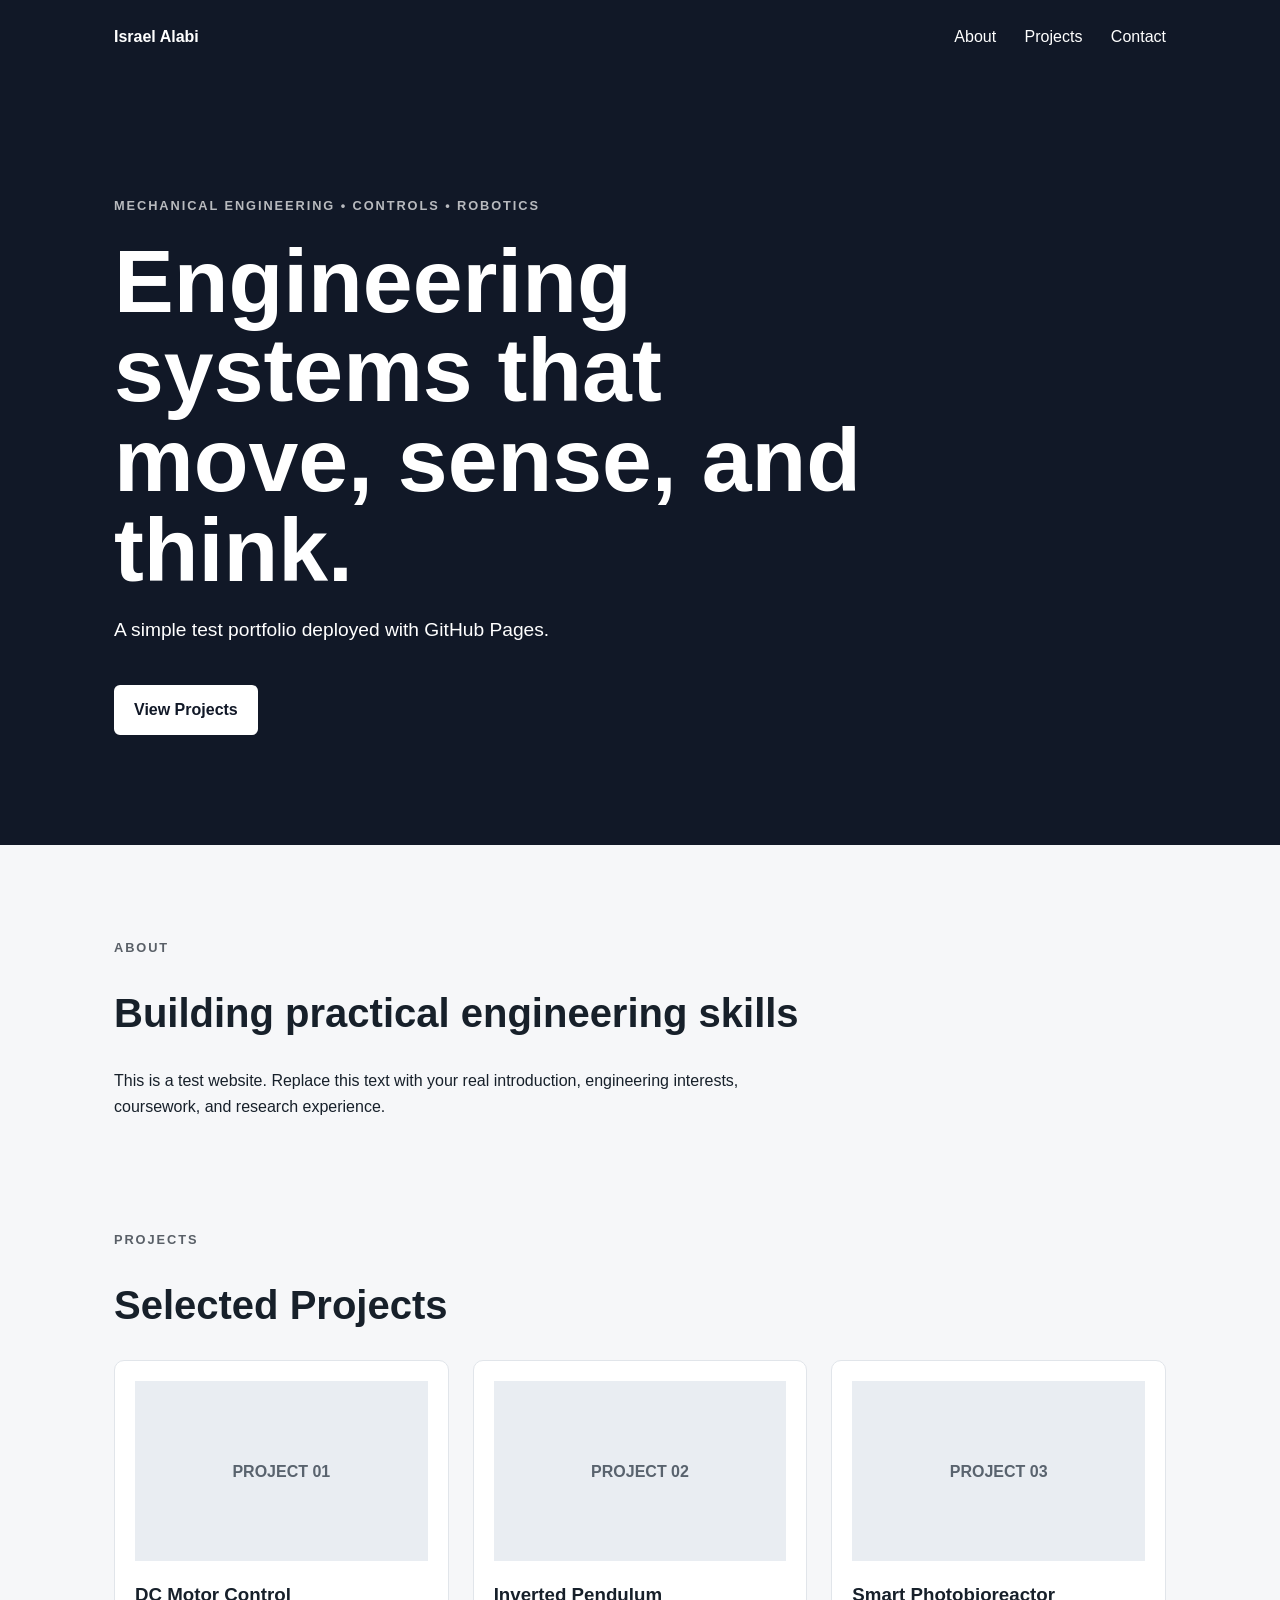
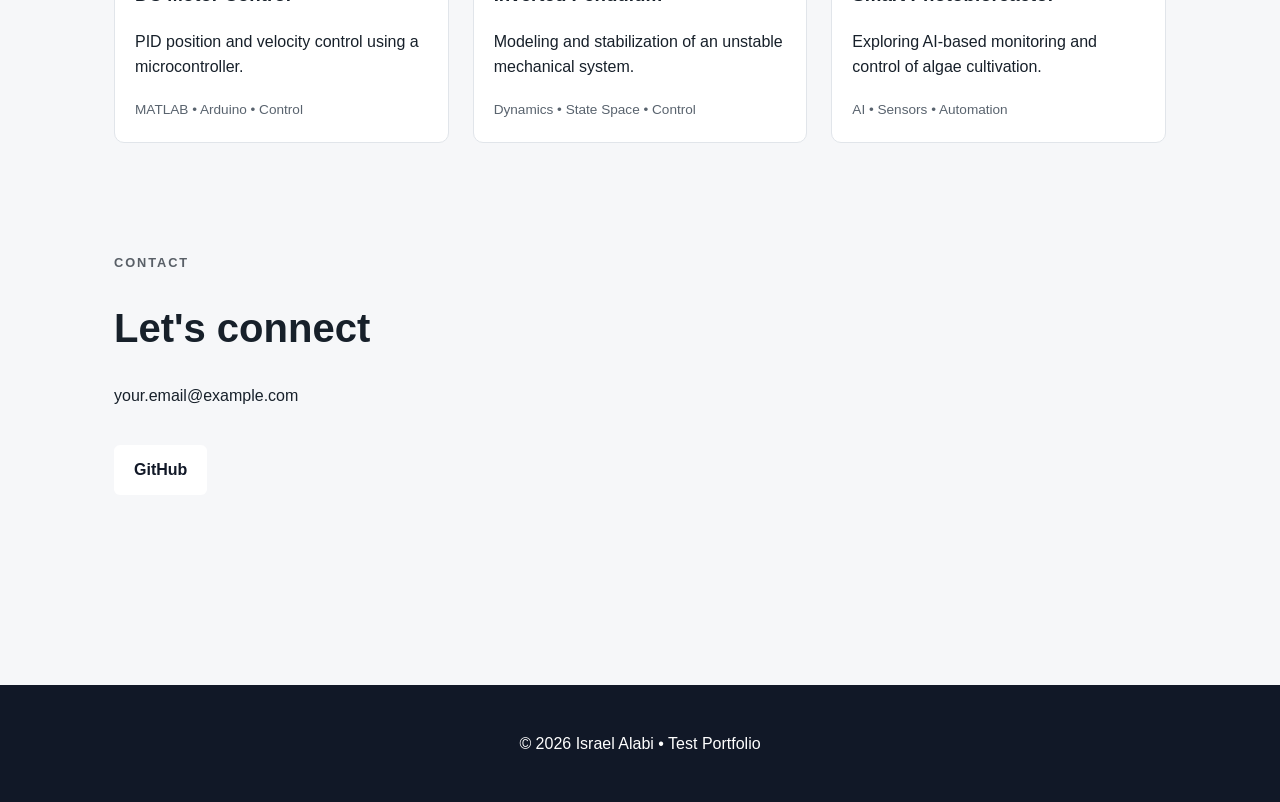
==== index.html @ 067f9289 "Move website file to repository root" ====
<!DOCTYPE html>
<html lang="en">
<head>
  <meta charset="UTF-8">
  <meta name="viewport" content="width=device-width, initial-scale=1.0">
  <title>Test Engineering Portfolio</title>
  <link rel="stylesheet" href="css/style.css">
</head>
<body>
  <header class="hero">
    <nav>
      <strong>Israel Alabi</strong>
      <div>
        <a href="#about">About</a>
        <a href="#projects">Projects</a>
        <a href="#contact">Contact</a>
      </div>
    </nav>

    <div class="hero-content">
      <p class="eyebrow">MECHANICAL ENGINEERING • CONTROLS • ROBOTICS</p>
      <h1>Engineering systems that move, sense, and think.</h1>
      <p class="intro">
        A simple test portfolio deployed with GitHub Pages.
      </p>
      <a class="button" href="#projects">View Projects</a>
    </div>
  </header>

  <main>
    <section id="about">
      <p class="eyebrow">ABOUT</p>
      <h2>Building practical engineering skills</h2>
      <p>
        This is a test website. Replace this text with your real introduction,
        engineering interests, coursework, and research experience.
      </p>
    </section>

    <section id="projects">
      <p class="eyebrow">PROJECTS</p>
      <h2>Selected Projects</h2>

      <div class="projects">
        <article class="card">
          <div class="placeholder">PROJECT 01</div>
          <h3>DC Motor Control</h3>
          <p>PID position and velocity control using a microcontroller.</p>
          <span>MATLAB • Arduino • Control</span>
        </article>

        <article class="card">
          <div class="placeholder">PROJECT 02</div>
          <h3>Inverted Pendulum</h3>
          <p>Modeling and stabilization of an unstable mechanical system.</p>
          <span>Dynamics • State Space • Control</span>
        </article>

        <article class="card">
          <div class="placeholder">PROJECT 03</div>
          <h3>Smart Photobioreactor</h3>
          <p>Exploring AI-based monitoring and control of algae cultivation.</p>
          <span>AI • Sensors • Automation</span>
        </article>
      </div>
    </section>

    <section id="contact">
      <p class="eyebrow">CONTACT</p>
      <h2>Let's connect</h2>
      <p>your.email@example.com</p>
      <a class="button" href="https://github.com/" target="_blank">GitHub</a>
    </section>
  </main>

  <footer>
    <p>© 2026 Israel Alabi • Test Portfolio</p>
  </footer>

  <script src="js/script.js"></script>
</body>
</html>
---- css/style.css ----
* {
  box-sizing: border-box;
}

html {
  scroll-behavior: smooth;
}

body {
  margin: 0;
  font-family: Arial, Helvetica, sans-serif;
  line-height: 1.6;
  color: #17202a;
  background: #f6f7f9;
}

.hero {
  min-height: 75vh;
  background: #111827;
  color: white;
}

nav {
  max-width: 1100px;
  margin: auto;
  padding: 24px;
  display: flex;
  justify-content: space-between;
  align-items: center;
}

nav a {
  color: white;
  text-decoration: none;
  margin-left: 24px;
}

.hero-content,
main {
  max-width: 1100px;
  margin: auto;
}

.hero-content {
  padding: 110px 24px;
}

.eyebrow {
  font-size: 0.8rem;
  font-weight: bold;
  letter-spacing: 0.15em;
  opacity: 0.7;
}

h1 {
  max-width: 800px;
  font-size: clamp(3rem, 7vw, 6rem);
  line-height: 1;
  margin: 20px 0;
}

h2 {
  font-size: 2.5rem;
  line-height: 1.1;
}

.intro {
  max-width: 600px;
  font-size: 1.2rem;
}

.button {
  display: inline-block;
  margin-top: 20px;
  padding: 12px 20px;
  background: white;
  color: #111827;
  text-decoration: none;
  font-weight: bold;
  border-radius: 6px;
}

main {
  padding: 80px 24px;
}

section {
  margin-bottom: 110px;
}

section > p:not(.eyebrow) {
  max-width: 700px;
}

.projects {
  display: grid;
  grid-template-columns: repeat(3, 1fr);
  gap: 24px;
}

.card {
  background: white;
  padding: 20px;
  border: 1px solid #e1e5ea;
  border-radius: 10px;
}

.placeholder {
  height: 180px;
  display: grid;
  place-items: center;
  background: #e9edf2;
  color: #59636e;
  font-weight: bold;
}

.card span {
  font-size: 0.85rem;
  color: #59636e;
}

footer {
  padding: 30px 24px;
  text-align: center;
  background: #111827;
  color: white;
}

@media (max-width: 750px) {
  nav {
    align-items: flex-start;
    gap: 15px;
  }

  nav div {
    display: none;
  }

  .projects {
    grid-template-columns: 1fr;
  }
}
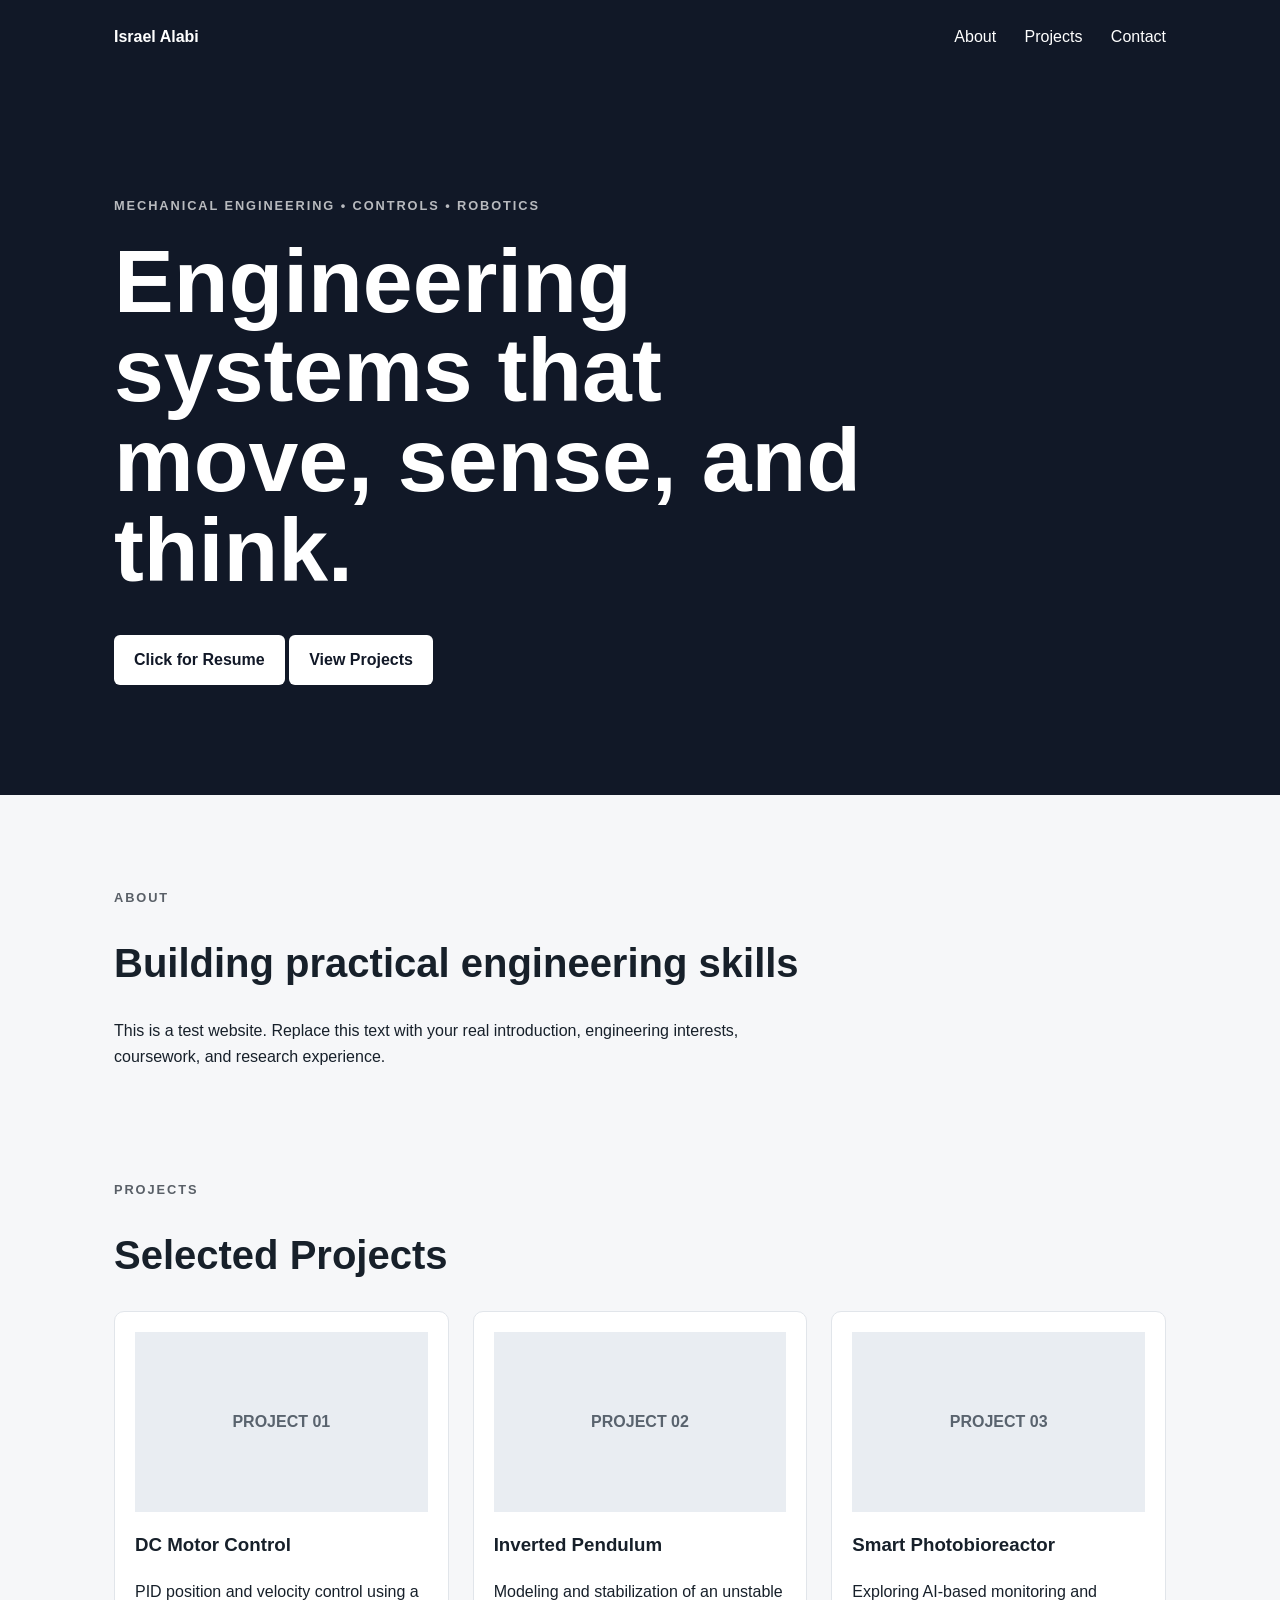
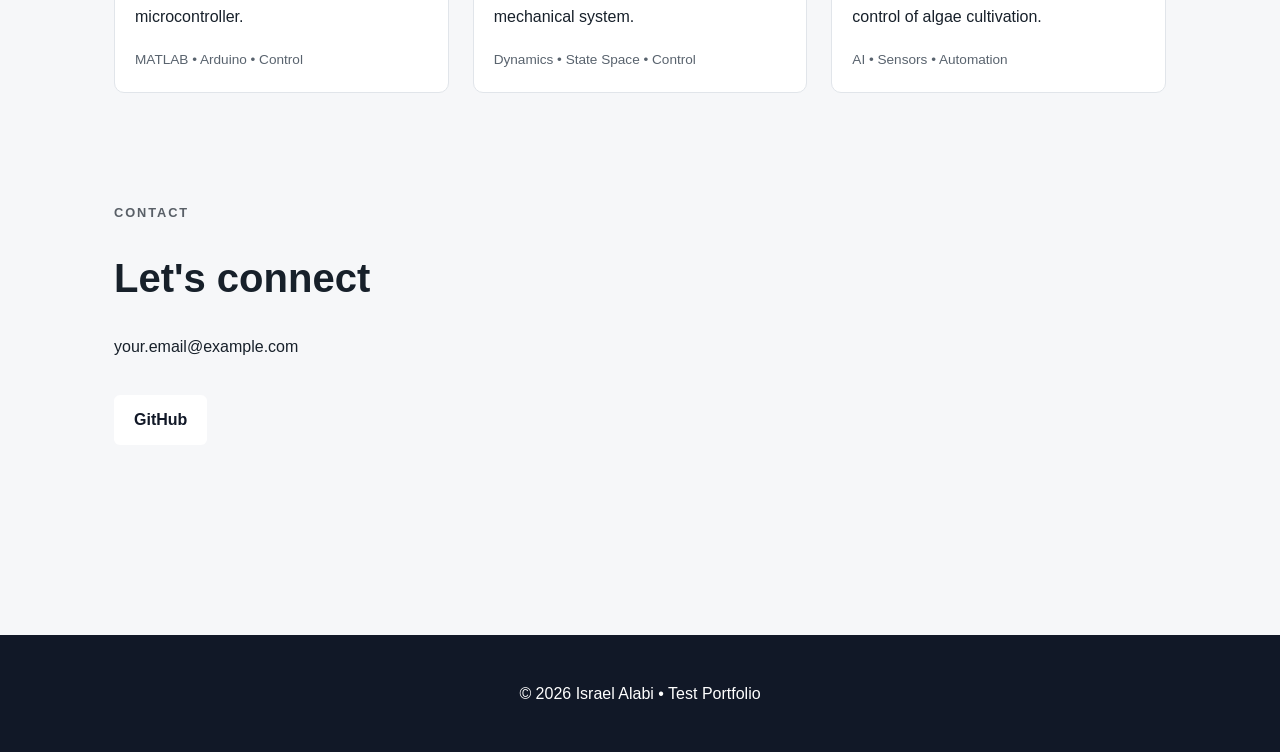
==== commit d51cbc7b: "updated resume buttton" ====
--- a/index.html
+++ b/index.html
@@ -20,9 +20,7 @@
     <div class="hero-content">
       <p class="eyebrow">MECHANICAL ENGINEERING • CONTROLS • ROBOTICS</p>
       <h1>Engineering systems that move, sense, and think.</h1>
-      <p class="intro">
-        A simple test portfolio deployed with GitHub Pages.
-      </p>
+      <a class="button" href="downloadables/Israel Resume_latest.pdf">Click for Resume</a>
       <a class="button" href="#projects">View Projects</a>
     </div>
   </header>
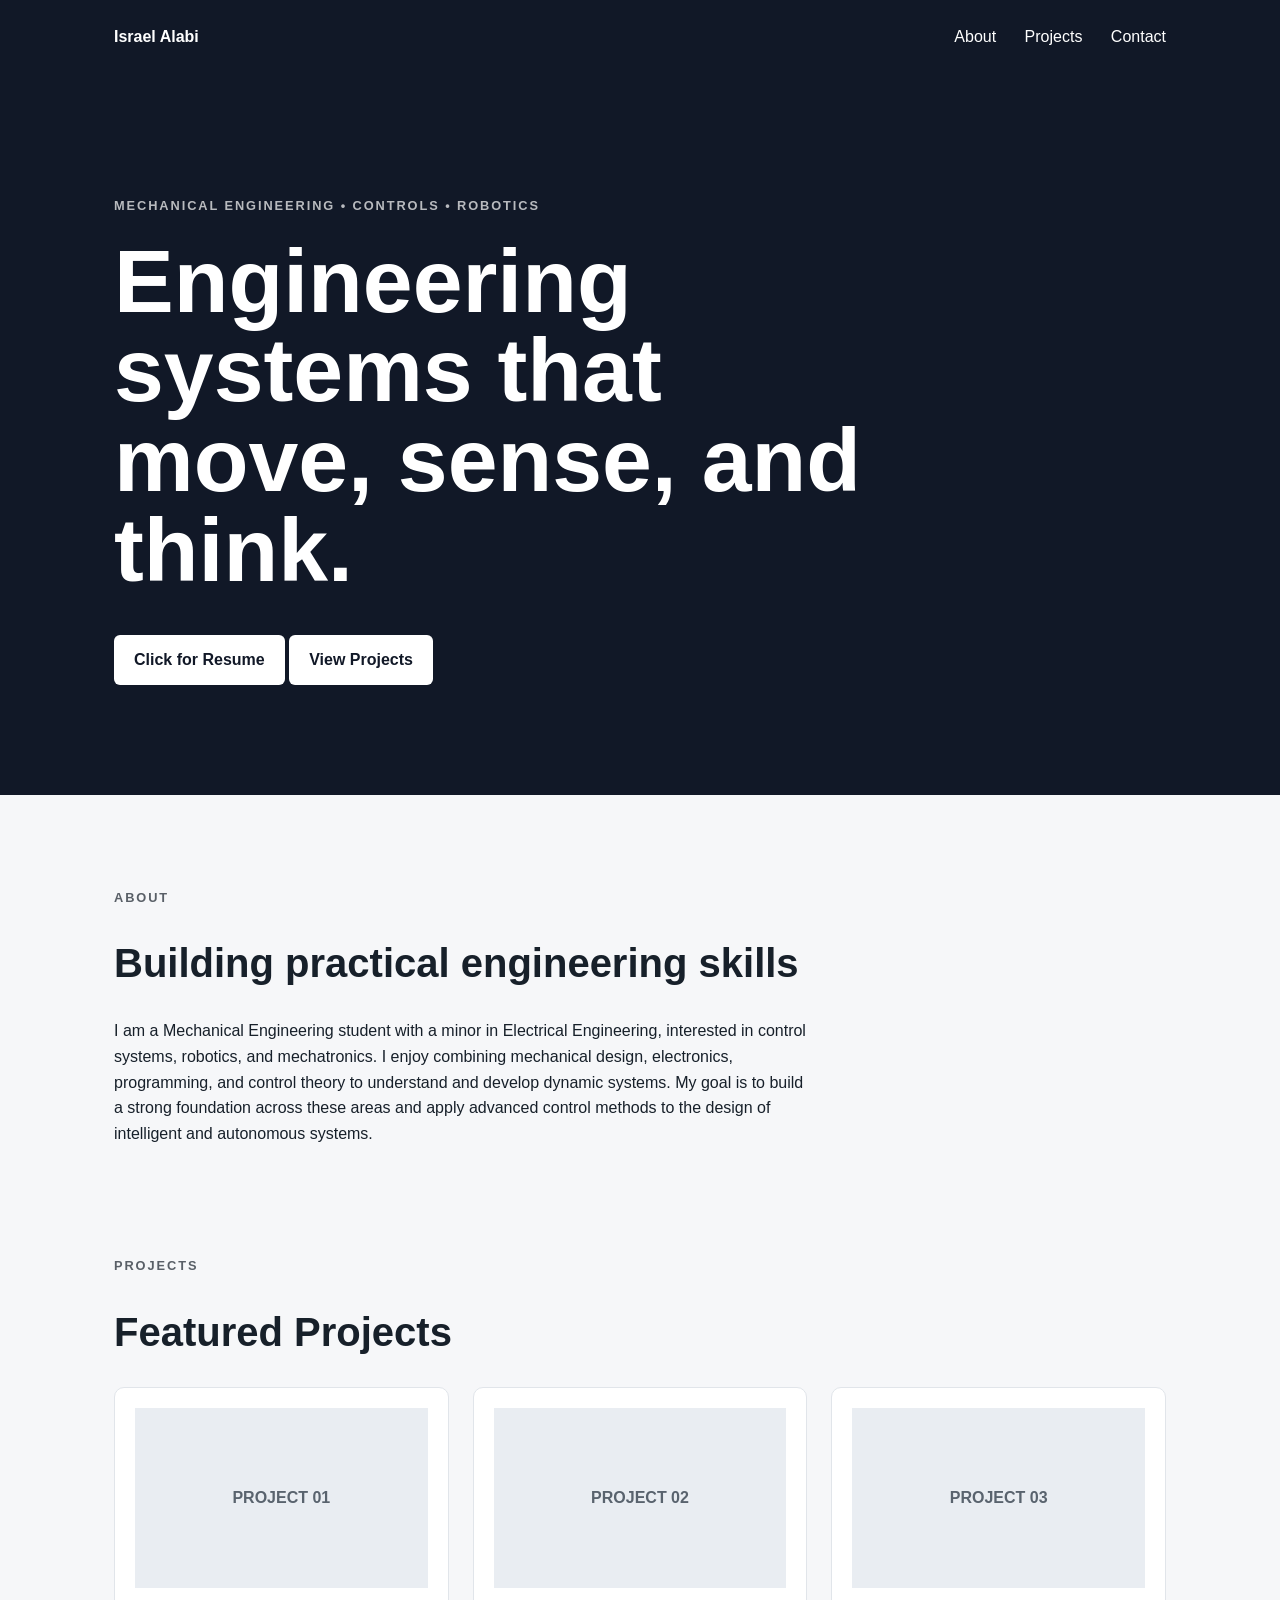
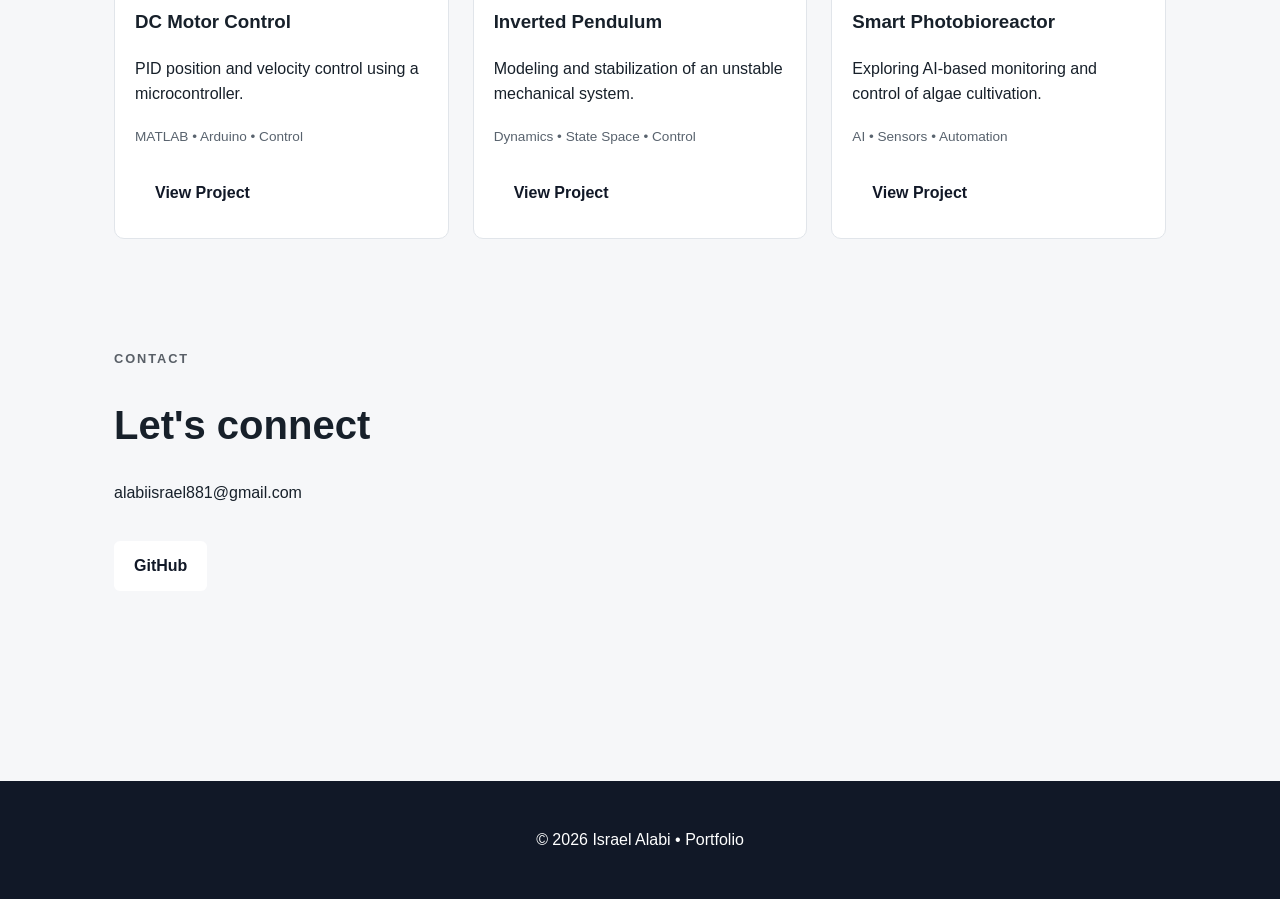
==== commit 4dce8b25: "added raw project webpages" ====
--- a/index.html
+++ b/index.html
@@ -30,14 +30,15 @@
       <p class="eyebrow">ABOUT</p>
       <h2>Building practical engineering skills</h2>
       <p>
-        This is a test website. Replace this text with your real introduction,
-        engineering interests, coursework, and research experience.
+        I am a Mechanical Engineering student with a minor in Electrical Engineering, interested in control systems, robotics, and mechatronics.
+        I enjoy combining mechanical design, electronics, programming, and control theory to understand and develop dynamic systems.
+        My goal is to build a strong foundation across these areas and apply advanced control methods to the design of intelligent and autonomous systems.
       </p>
     </section>
 
     <section id="projects">
       <p class="eyebrow">PROJECTS</p>
-      <h2>Selected Projects</h2>
+      <h2>Featured Projects</h2>
 
       <div class="projects">
         <article class="card">
@@ -45,6 +46,7 @@
           <h3>DC Motor Control</h3>
           <p>PID position and velocity control using a microcontroller.</p>
           <span>MATLAB • Arduino • Control</span>
+          <a class="button" href="project_website/Motor_control.html">View Project</a>
         </article>
 
         <article class="card">
@@ -52,6 +54,7 @@
           <h3>Inverted Pendulum</h3>
           <p>Modeling and stabilization of an unstable mechanical system.</p>
           <span>Dynamics • State Space • Control</span>
+          <a class="button" href="project_website/Inverted_pendulum_poject.html">View Project</a>
         </article>
 
         <article class="card">
@@ -59,6 +62,7 @@
           <h3>Smart Photobioreactor</h3>
           <p>Exploring AI-based monitoring and control of algae cultivation.</p>
           <span>AI • Sensors • Automation</span>
+          <a class="button" href="project_website/gear_design_projects.html">View Project</a>
         </article>
       </div>
     </section>
@@ -66,13 +70,13 @@
     <section id="contact">
       <p class="eyebrow">CONTACT</p>
       <h2>Let's connect</h2>
-      <p>your.email@example.com</p>
+      <p>alabiisrael881@gmail.com</p>
       <a class="button" href="https://github.com/" target="_blank">GitHub</a>
     </section>
   </main>
 
   <footer>
-    <p>© 2026 Israel Alabi • Test Portfolio</p>
+    <p>© 2026 Israel Alabi • Portfolio</p>
   </footer>
 
   <script src="js/script.js"></script>
--- a/css/style.css
+++ b/css/style.css
@@ -140,3 +140,113 @@
     grid-template-columns: 1fr;
   }
 }
+
+/* ==============================
+   PROJECT PAGES
+============================== */
+
+.project-page {
+    max-width: 950px;
+    margin: auto;
+}
+
+.project-nav {
+    background: #111827;
+    color: white;
+}
+
+.project-nav a {
+    color: white;
+}
+
+.project-hero {
+    padding: 100px 0 70px;
+}
+
+.project-hero h1 {
+    font-size: clamp(3rem, 7vw, 5.5rem);
+    margin-bottom: 20px;
+}
+
+.project-summary {
+    max-width: 700px;
+    font-size: 1.25rem;
+}
+
+.project-info,
+.spec-grid,
+.results-grid {
+    display: grid;
+    grid-template-columns: repeat(4, 1fr);
+    gap: 25px;
+    margin: 40px 0;
+}
+
+.project-info p,
+.spec-grid p,
+.results-grid p {
+    margin-top: 5px;
+}
+
+.project-main-image,
+.project-image {
+    width: 100%;
+    height: auto;
+    margin: 40px 0 10px;
+}
+
+.project-section {
+    margin: 120px 0;
+}
+
+.project-section h2 {
+    font-size: 2.5rem;
+}
+
+.section-number {
+    font-size: 0.8rem;
+    font-weight: bold;
+    letter-spacing: 0.15em;
+    opacity: 0.5;
+}
+
+.image-caption {
+    font-size: 0.85rem;
+    opacity: 0.7;
+}
+
+.equation {
+    margin: 40px 0;
+    padding: 30px;
+    background: #e9edf2;
+    text-align: center;
+    font-size: 1.5rem;
+}
+
+.code-block {
+    padding: 25px;
+    overflow-x: auto;
+    background: #111827;
+    color: white;
+    border-radius: 8px;
+}
+
+.secondary-button {
+    margin-left: 10px;
+    background: #e9edf2;
+}
+
+.back-link {
+    display: inline-block;
+    margin-bottom: 80px;
+}
+
+@media (max-width: 750px) {
+
+    .project-info,
+    .spec-grid,
+    .results-grid {
+        grid-template-columns: 1fr 1fr;
+    }
+
+}
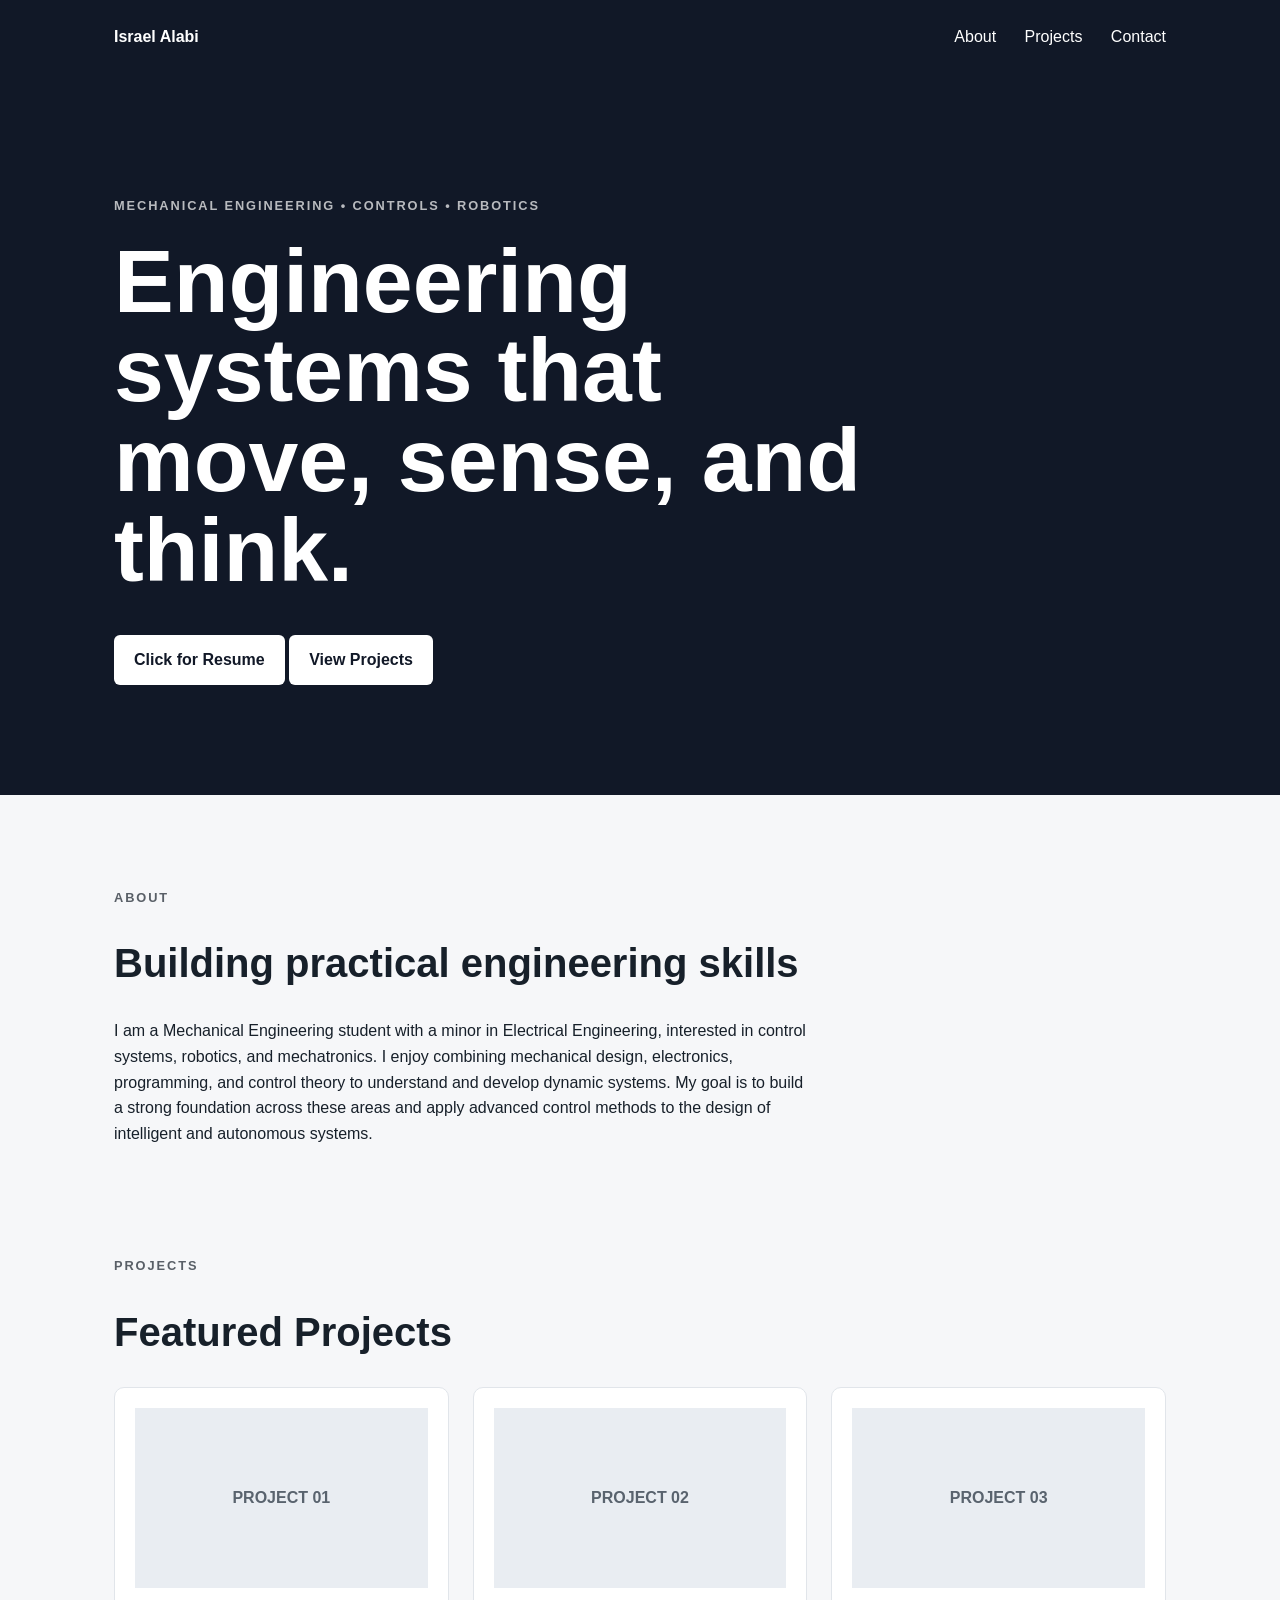
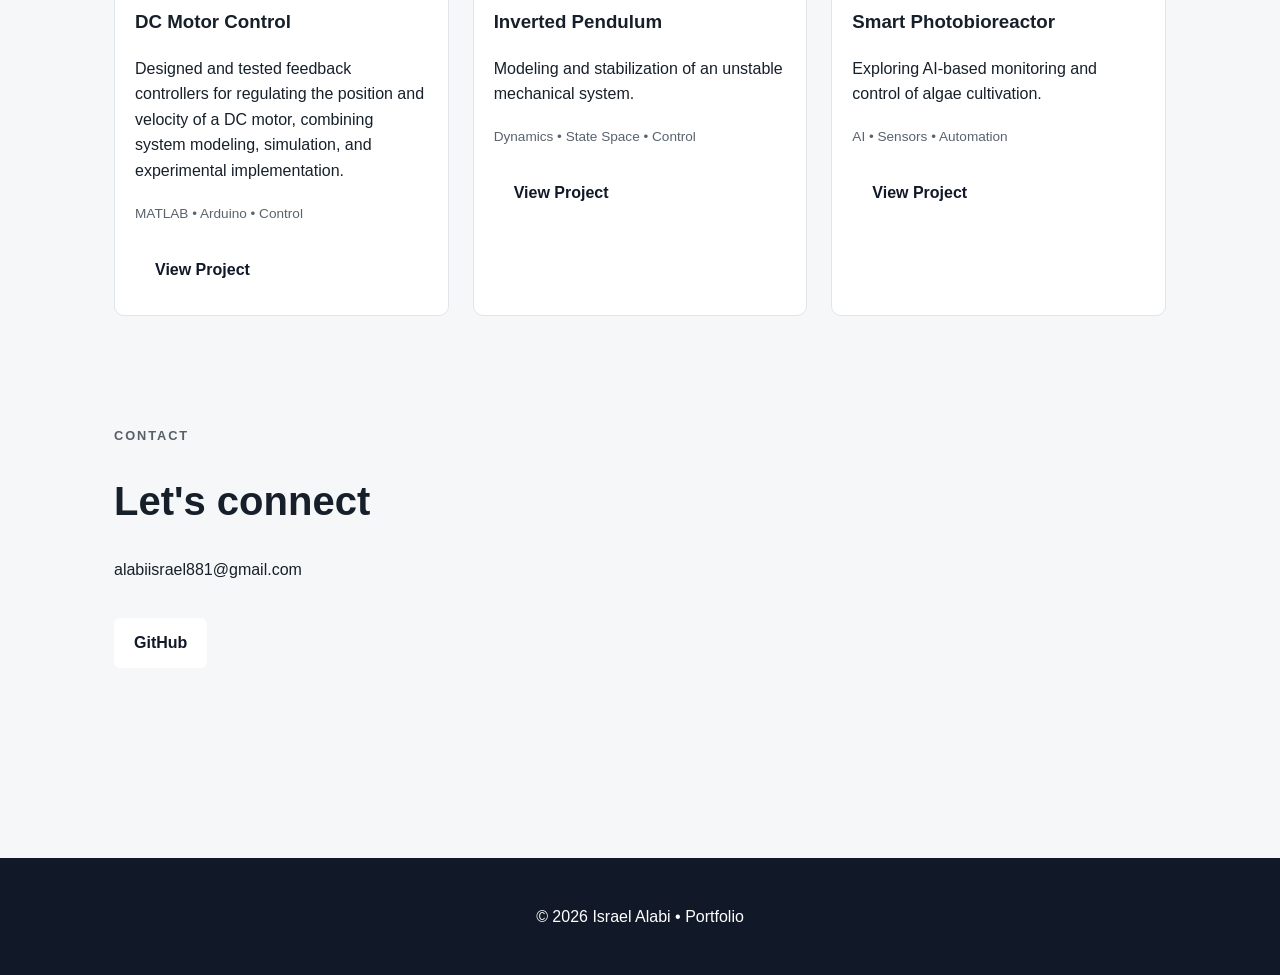
==== commit 12de78fd: "velocity part of motor control done" ====
--- a/index.html
+++ b/index.html
@@ -44,7 +44,7 @@
         <article class="card">
           <div class="placeholder">PROJECT 01</div>
           <h3>DC Motor Control</h3>
-          <p>PID position and velocity control using a microcontroller.</p>
+          <p>Designed and tested feedback controllers for regulating the position and velocity of a DC motor, combining system modeling, simulation, and experimental implementation.</p>
           <span>MATLAB • Arduino • Control</span>
           <a class="button" href="project_website/Motor_control.html">View Project</a>
         </article>
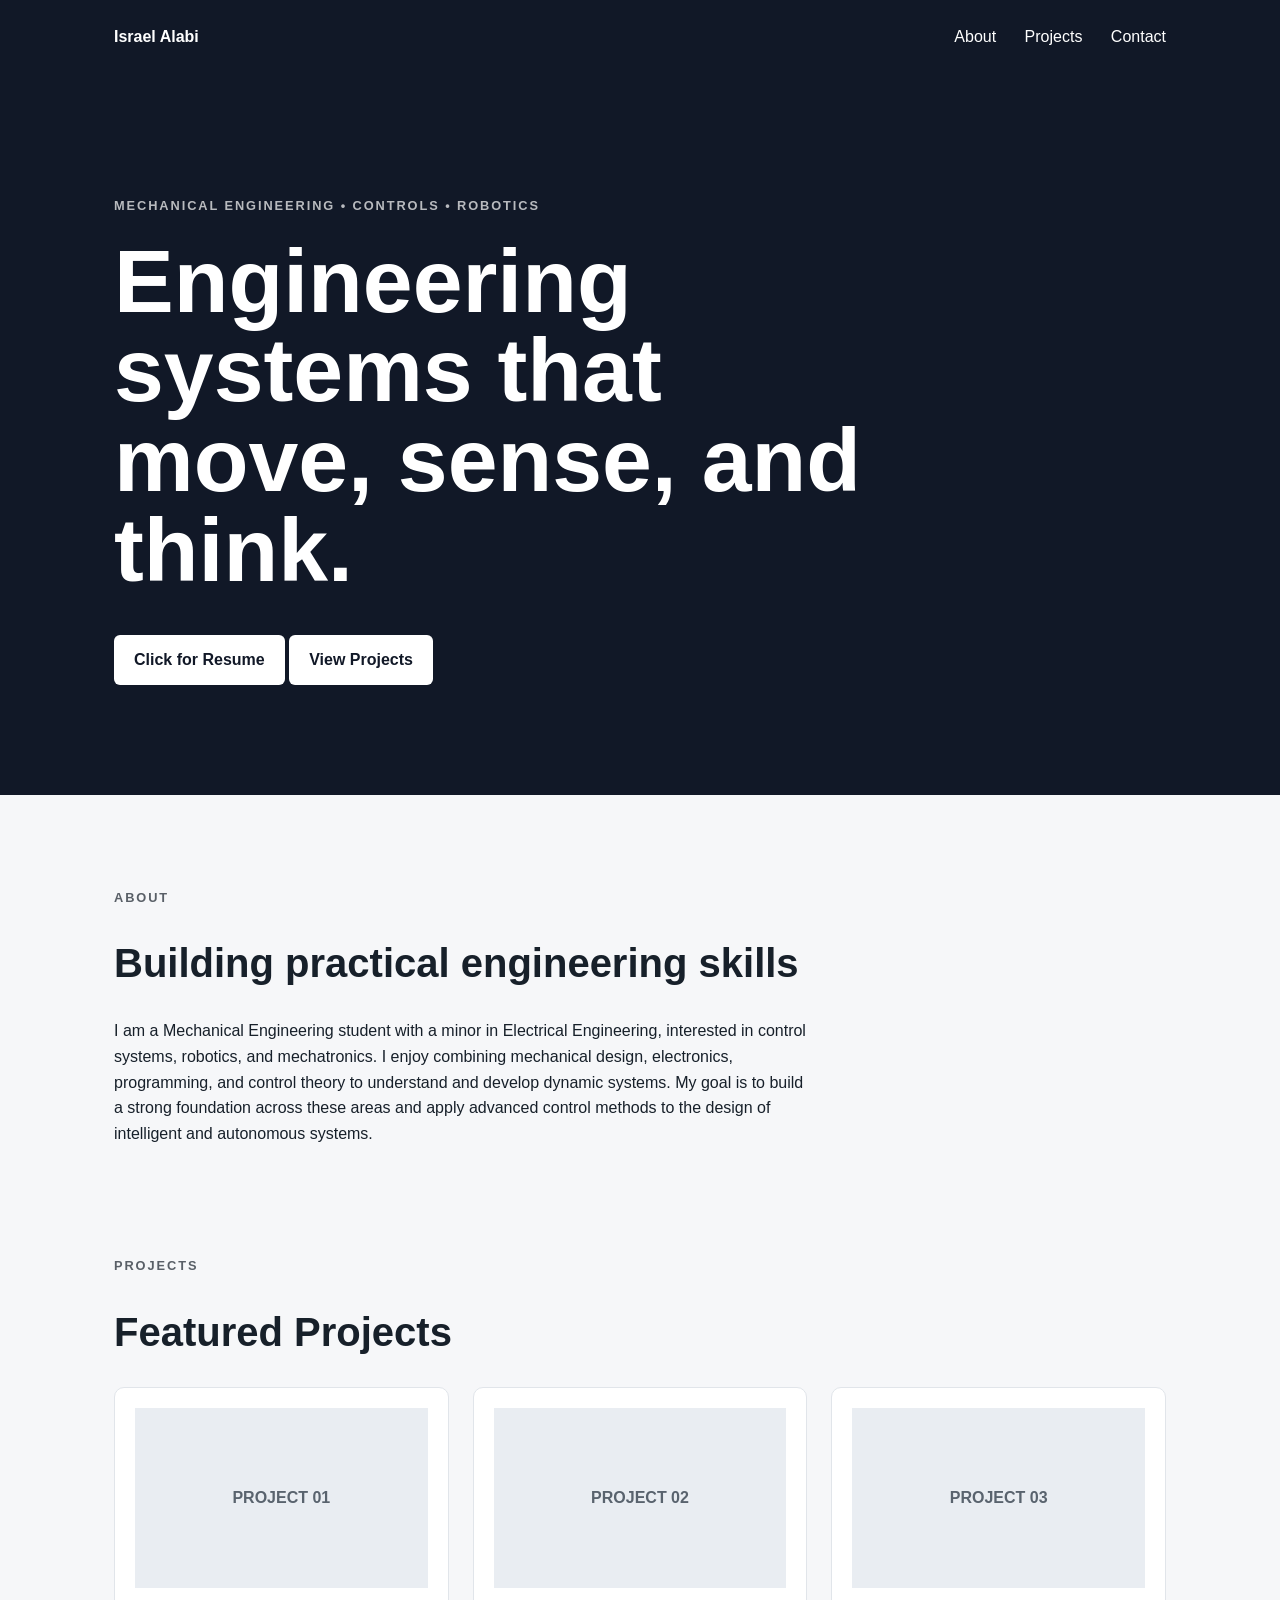
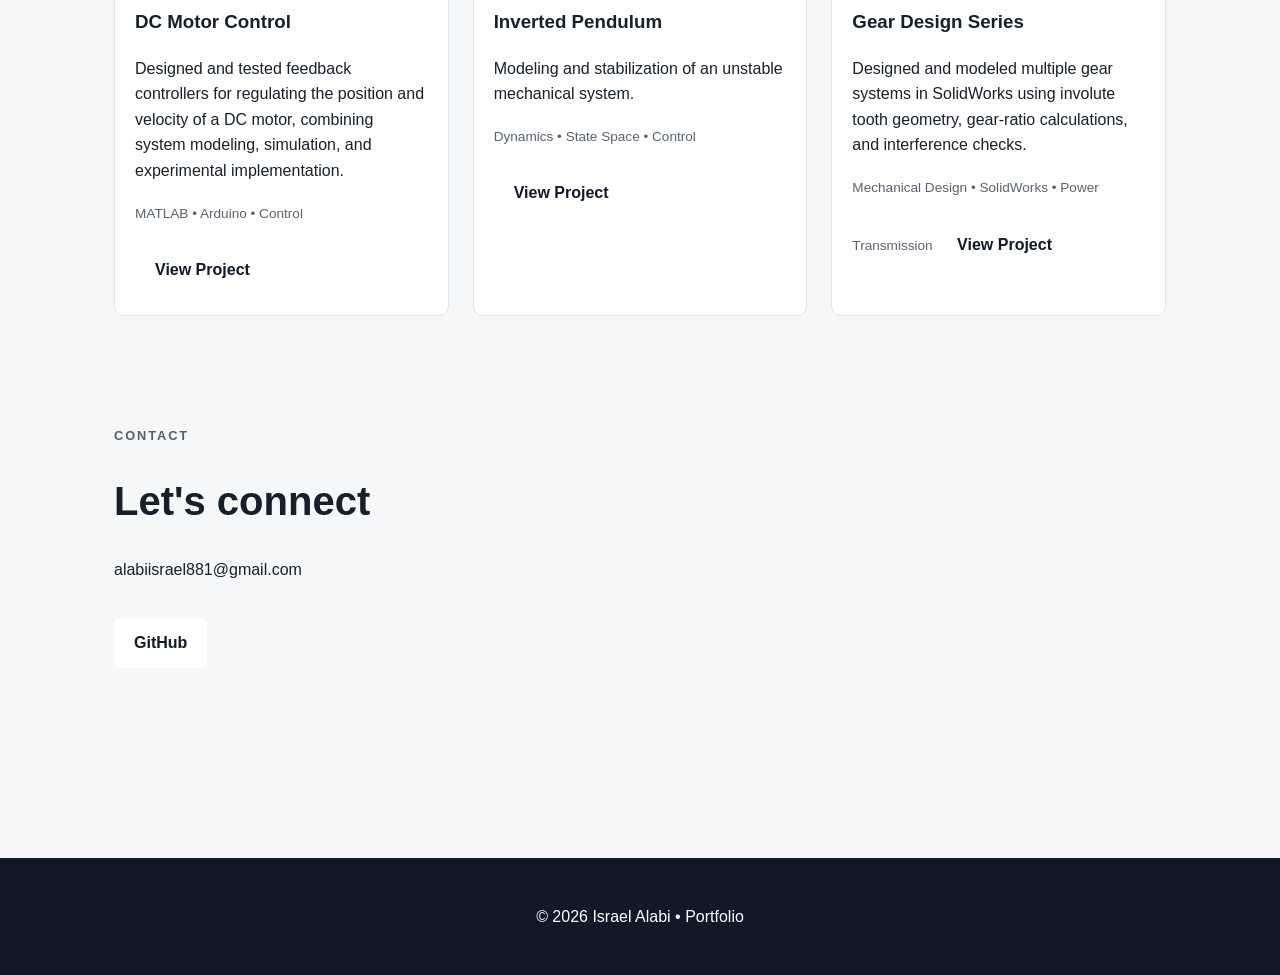
==== commit 821a1de1: "fixed gear project card" ====
--- a/index.html
+++ b/index.html
@@ -59,9 +59,11 @@
 
         <article class="card">
           <div class="placeholder">PROJECT 03</div>
-          <h3>Smart Photobioreactor</h3>
-          <p>Exploring AI-based monitoring and control of algae cultivation.</p>
-          <span>AI • Sensors • Automation</span>
+          <h3>Gear Design Series</h3>
+          <p>Designed and modeled multiple gear systems in SolidWorks using
+        involute tooth geometry, gear-ratio calculations, and interference
+        checks.</p>
+          <span>Mechanical Design • SolidWorks • Power Transmission</span>
           <a class="button" href="project_website/gear_design_projects.html">View Project</a>
         </article>
       </div>
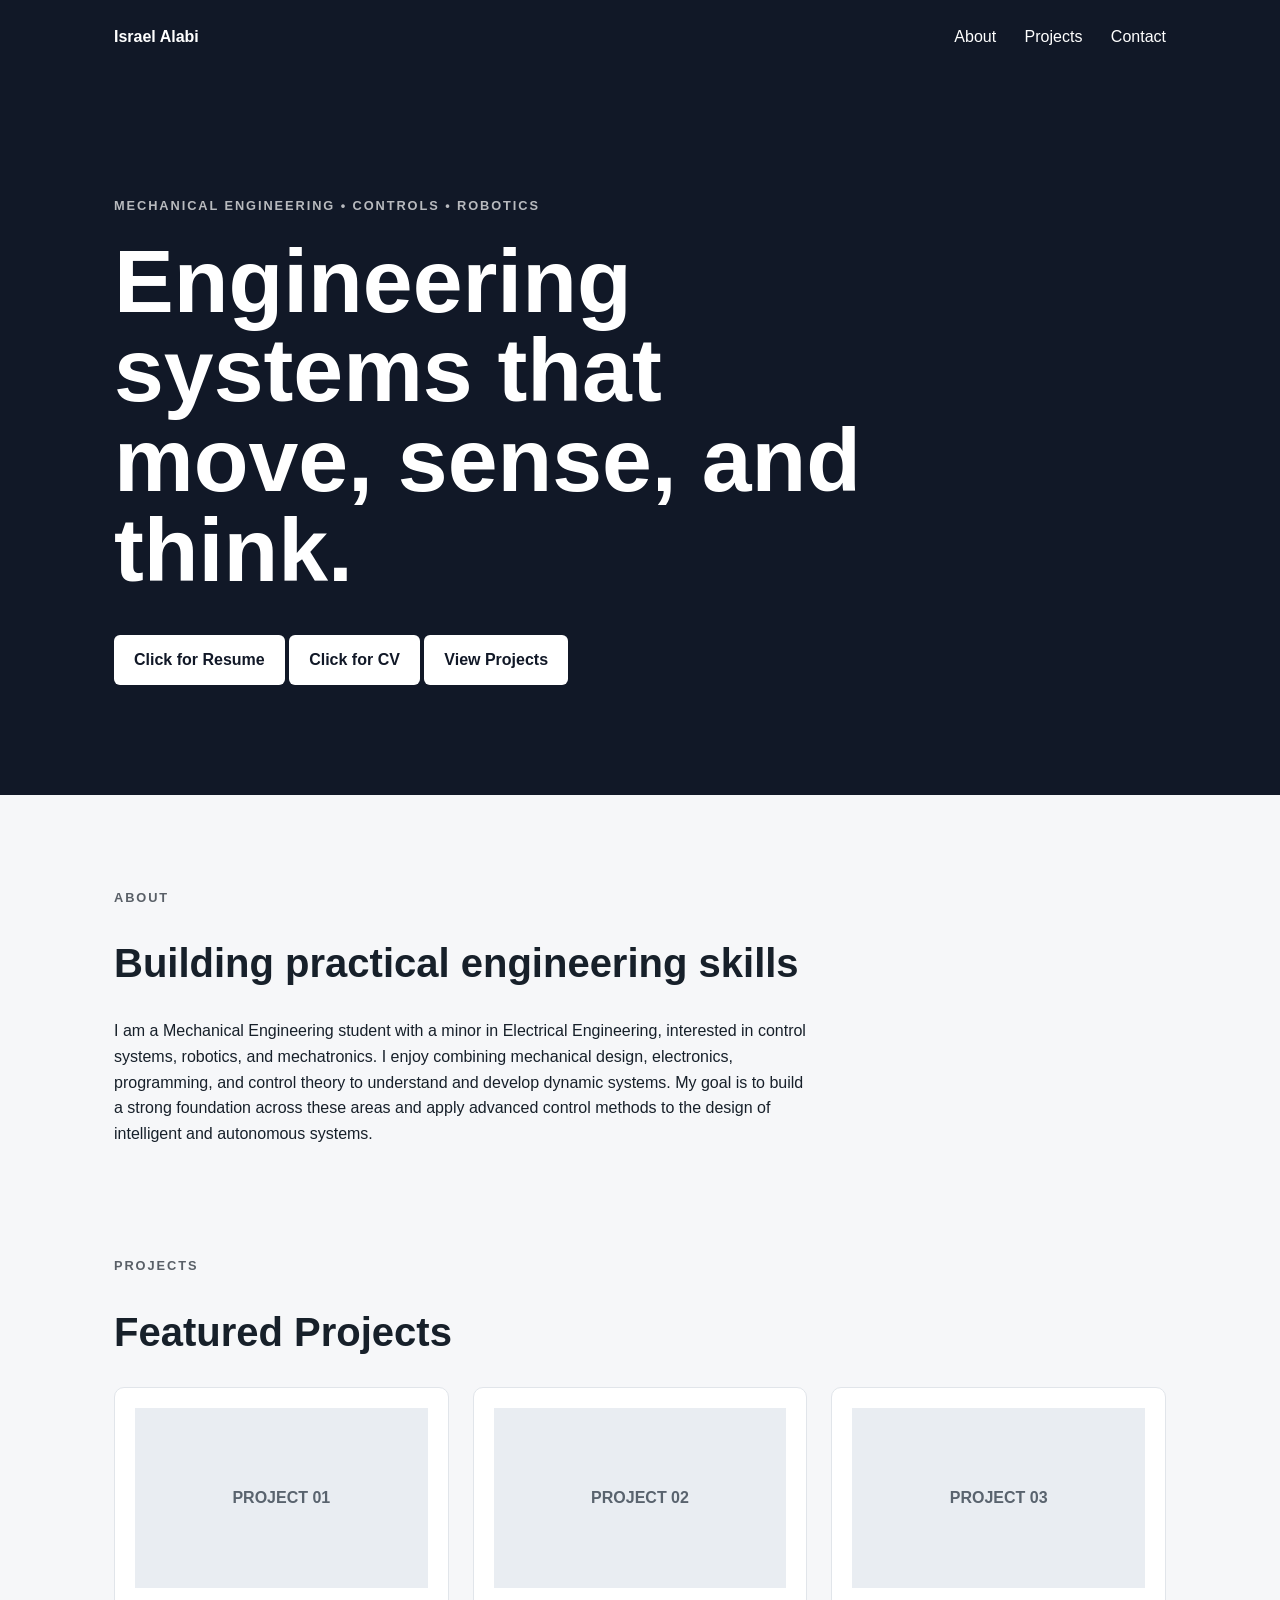
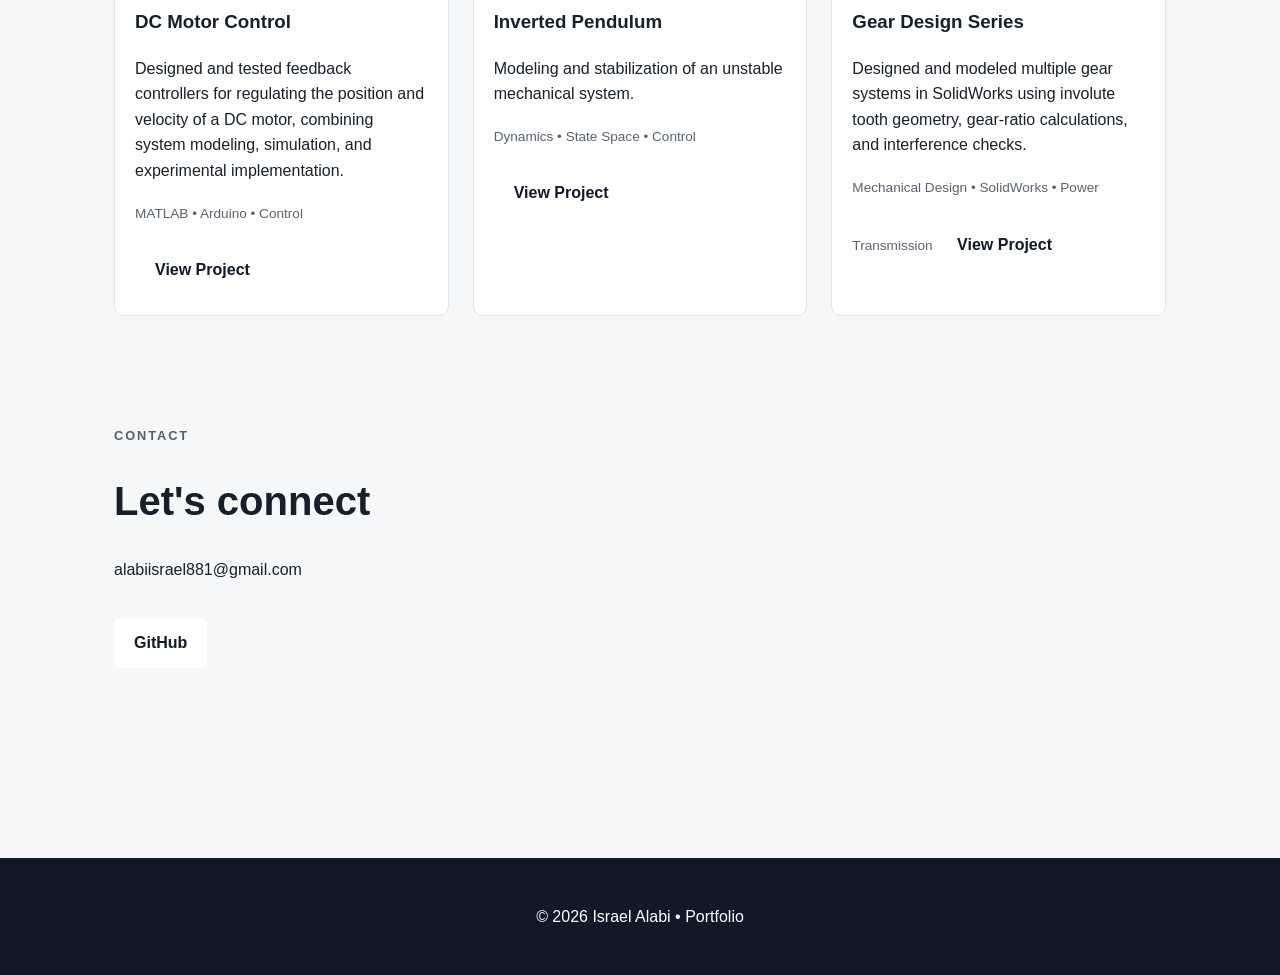
==== commit e9f9adec: "added CV" ====
--- a/index.html
+++ b/index.html
@@ -21,6 +21,7 @@
       <p class="eyebrow">MECHANICAL ENGINEERING • CONTROLS • ROBOTICS</p>
       <h1>Engineering systems that move, sense, and think.</h1>
       <a class="button" href="downloadables/Israel Resume_latest.pdf">Click for Resume</a>
+      <a class="button" href="downloadables/Israel_Alabi_CV.pdf">Click for CV</a>
       <a class="button" href="#projects">View Projects</a>
     </div>
   </header>
